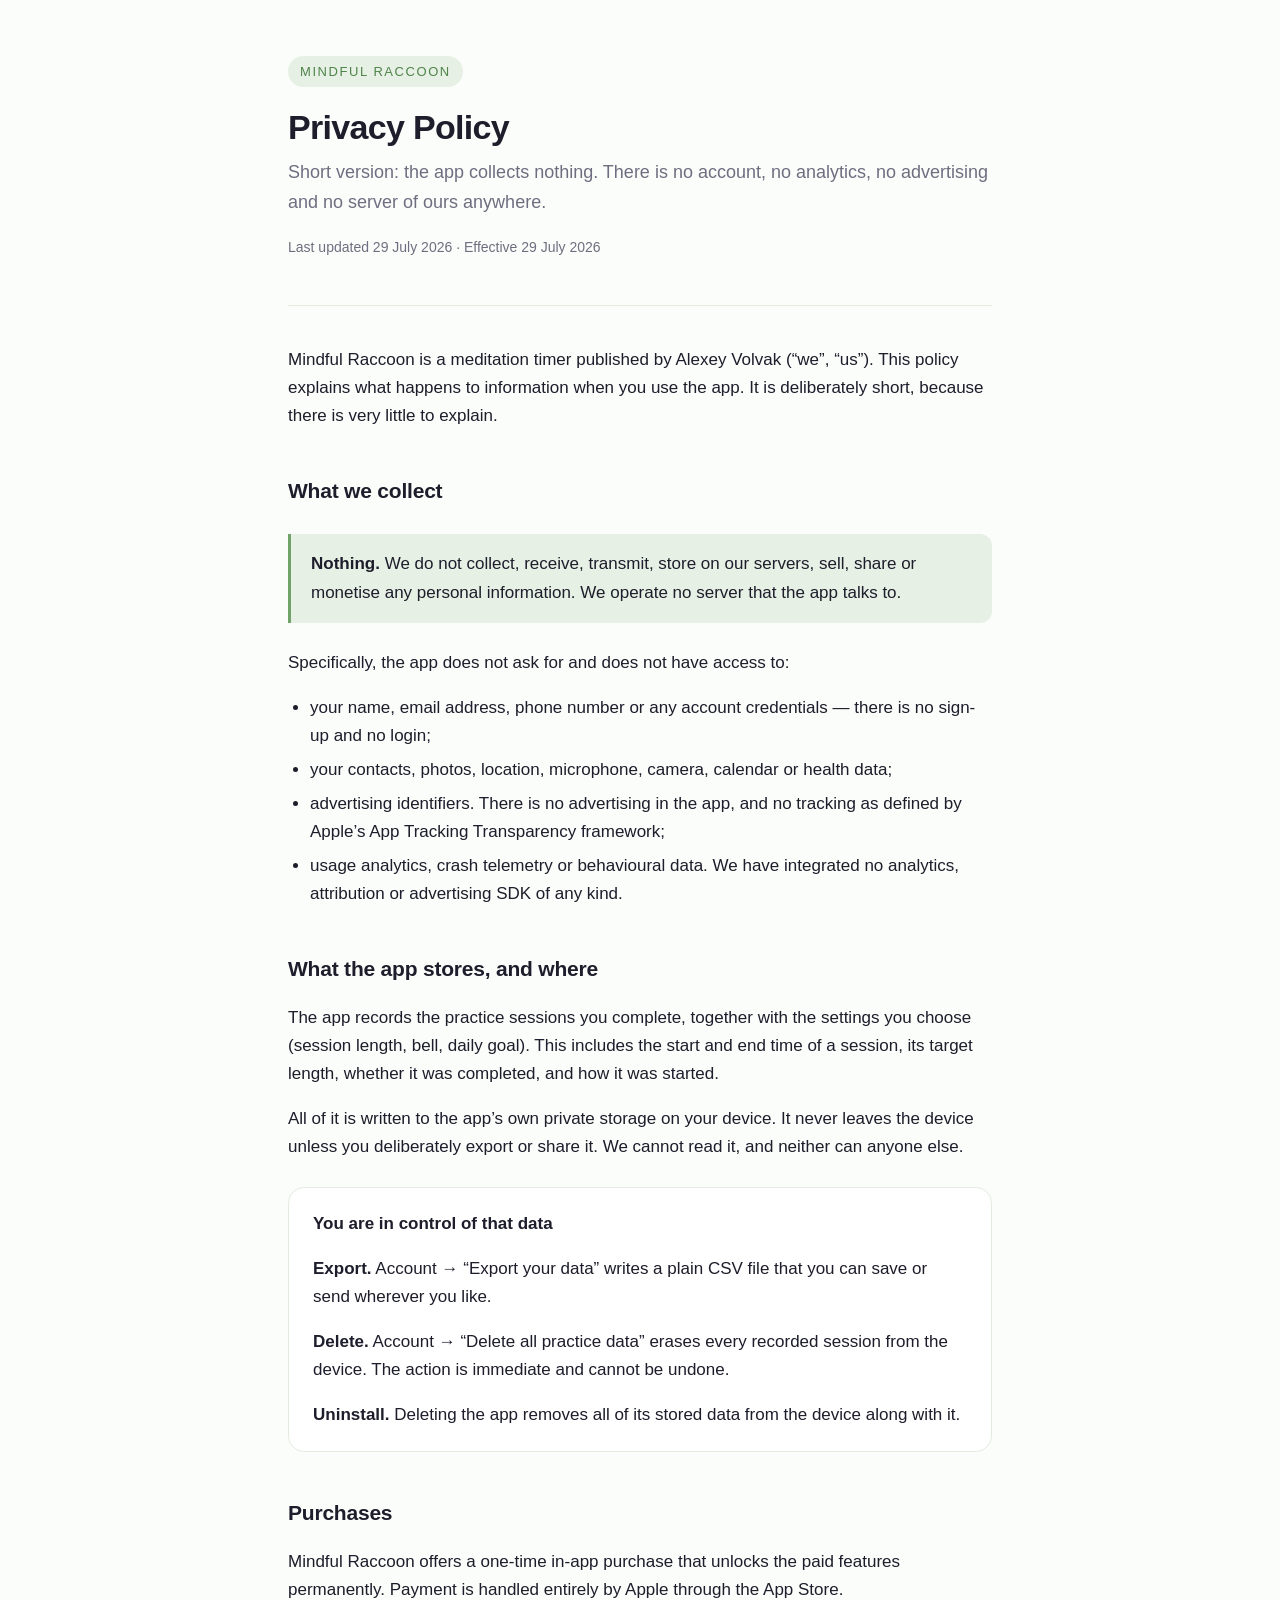
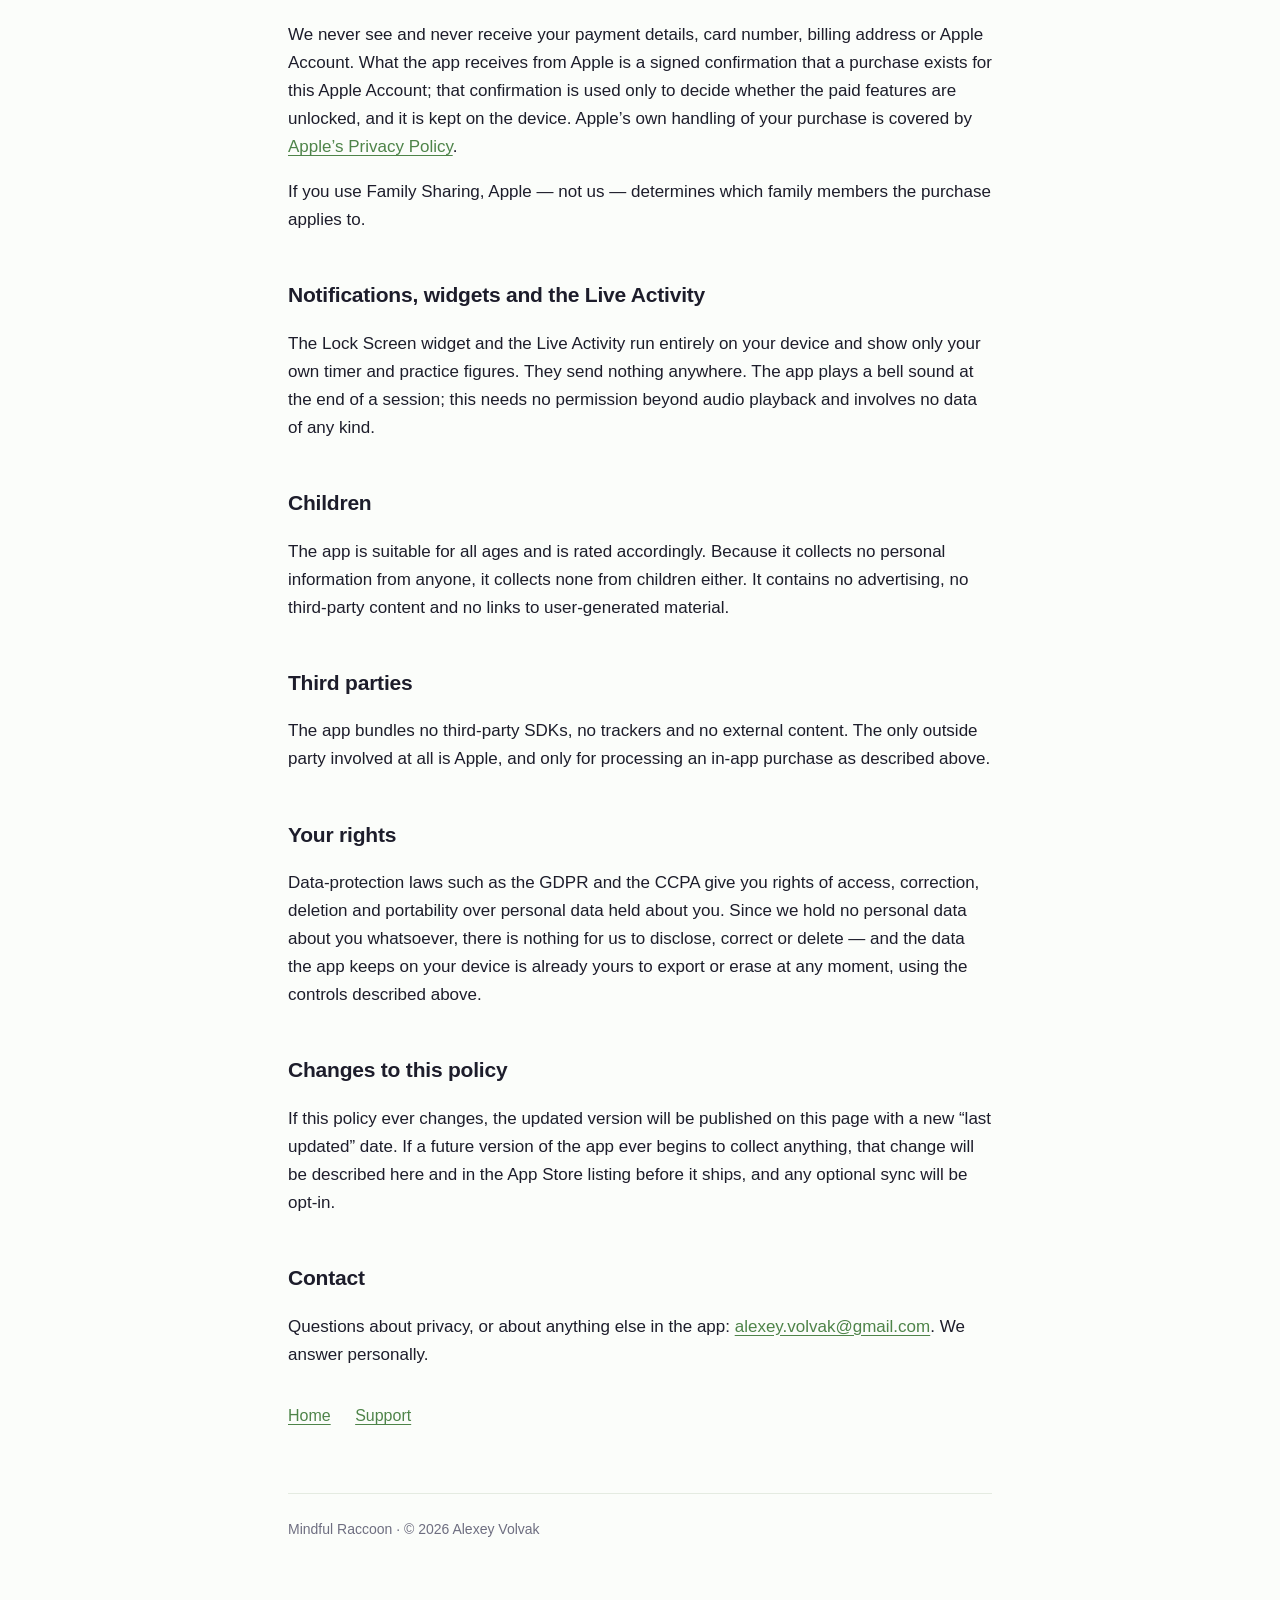
==== privacy.html @ 98d39226 "Mindful Raccoon: support and privacy pages" ====
<!doctype html>
<html lang="en">
<head>
<meta charset="utf-8">
<meta name="viewport" content="width=device-width, initial-scale=1">
<title>Privacy Policy — Mindful Raccoon</title>
<link rel="stylesheet" href="style.css">
</head>
<body>
<div class="wrap">

<header>
  <span class="mark">Mindful Raccoon</span>
  <h1>Privacy Policy</h1>
  <p class="lede">Short version: the app collects nothing. There is no account, no
  analytics, no advertising and no server of ours anywhere.</p>
  <p class="meta">Last updated 29 July 2026 · Effective 29 July 2026</p>
</header>

<p>Mindful Raccoon is a meditation timer published by Alexey Volvak (“we”, “us”).
This policy explains what happens to information when you use the app. It is
deliberately short, because there is very little to explain.</p>

<h2>What we collect</h2>

<div class="callout">
  <p><strong>Nothing.</strong> We do not collect, receive, transmit, store on our
  servers, sell, share or monetise any personal information. We operate no server
  that the app talks to.</p>
</div>

<p>Specifically, the app does not ask for and does not have access to:</p>
<ul>
  <li>your name, email address, phone number or any account credentials — there is no sign-up and no login;</li>
  <li>your contacts, photos, location, microphone, camera, calendar or health data;</li>
  <li>advertising identifiers. There is no advertising in the app, and no tracking as defined by Apple’s App Tracking Transparency framework;</li>
  <li>usage analytics, crash telemetry or behavioural data. We have integrated no analytics, attribution or advertising SDK of any kind.</li>
</ul>

<h2>What the app stores, and where</h2>

<p>The app records the practice sessions you complete, together with the settings
you choose (session length, bell, daily goal). This includes the start and end time
of a session, its target length, whether it was completed, and how it was started.</p>

<p>All of it is written to the app’s own private storage on your device. It never
leaves the device unless you deliberately export or share it. We cannot read it,
and neither can anyone else.</p>

<div class="card">
  <h3>You are in control of that data</h3>
  <p><strong>Export.</strong> Account → “Export your data” writes a plain CSV file
  that you can save or send wherever you like.</p>
  <p><strong>Delete.</strong> Account → “Delete all practice data” erases every
  recorded session from the device. The action is immediate and cannot be undone.</p>
  <p><strong>Uninstall.</strong> Deleting the app removes all of its stored data from
  the device along with it.</p>
</div>

<h2>Purchases</h2>

<p>Mindful Raccoon offers a one-time in-app purchase that unlocks the paid features
permanently. Payment is handled entirely by Apple through the App Store.</p>

<p>We never see and never receive your payment details, card number, billing address
or Apple Account. What the app receives from Apple is a signed confirmation that a
purchase exists for this Apple Account; that confirmation is used only to decide
whether the paid features are unlocked, and it is kept on the device. Apple’s own
handling of your purchase is covered by
<a href="https://www.apple.com/legal/privacy/">Apple’s Privacy Policy</a>.</p>

<p>If you use Family Sharing, Apple — not us — determines which family members the
purchase applies to.</p>

<h2>Notifications, widgets and the Live Activity</h2>

<p>The Lock Screen widget and the Live Activity run entirely on your device and show
only your own timer and practice figures. They send nothing anywhere. The app plays
a bell sound at the end of a session; this needs no permission beyond audio playback
and involves no data of any kind.</p>

<h2>Children</h2>

<p>The app is suitable for all ages and is rated accordingly. Because it collects no
personal information from anyone, it collects none from children either. It contains
no advertising, no third-party content and no links to user-generated material.</p>

<h2>Third parties</h2>

<p>The app bundles no third-party SDKs, no trackers and no external content. The only
outside party involved at all is Apple, and only for processing an in-app purchase
as described above.</p>

<h2>Your rights</h2>

<p>Data-protection laws such as the GDPR and the CCPA give you rights of access,
correction, deletion and portability over personal data held about you. Since we hold
no personal data about you whatsoever, there is nothing for us to disclose, correct
or delete — and the data the app keeps on your device is already yours to export or
erase at any moment, using the controls described above.</p>

<h2>Changes to this policy</h2>

<p>If this policy ever changes, the updated version will be published on this page
with a new “last updated” date. If a future version of the app ever begins to collect
anything, that change will be described here and in the App Store listing before it
ships, and any optional sync will be opt-in.</p>

<h2>Contact</h2>

<p>Questions about privacy, or about anything else in the app:
<a href="mailto:alexey.volvak@gmail.com?subject=Mindful%20Raccoon%20—%20privacy">alexey.volvak@gmail.com</a>.
We answer personally.</p>

<nav class="links">
  <a href="index.html">Home</a>
  <a href="support.html">Support</a>
</nav>

<footer>
  Mindful Raccoon · © 2026 Alexey Volvak
</footer>

</div>
</body>
</html>
---- style.css ----
/* Mindful Raccoon — support & legal pages.
   Self-contained: no fonts, scripts or images from anywhere else. */

:root {
  --ink: #1D1D2B;
  --ink-soft: #6E6E80;
  --paper: #FBFDFA;
  --card: #FFFFFF;
  --leaf: #6FA368;
  --leaf-deep: #4E8449;
  --leaf-pale: #E7F0E4;
  --rule: #E4EBE1;
}

@media (prefers-color-scheme: dark) {
  :root {
    --ink: #ECEFEA;
    --ink-soft: #A2A8A0;
    --paper: #141714;
    --card: #1B1F1B;
    --leaf: #8CBB85;
    --leaf-deep: #A8CFA1;
    --leaf-pale: #232C22;
    --rule: #2A322A;
  }
}

* { box-sizing: border-box; }

body {
  margin: 0;
  padding: 0 20px 80px;
  background: var(--paper);
  color: var(--ink);
  font: 17px/1.65 -apple-system, BlinkMacSystemFont, "Segoe UI", Roboto, Helvetica, Arial, sans-serif;
  -webkit-text-size-adjust: 100%;
}

.wrap { max-width: 44rem; margin: 0 auto; }

header {
  padding: 56px 0 32px;
  border-bottom: 1px solid var(--rule);
  margin-bottom: 40px;
}

.mark {
  display: inline-block;
  font-size: 13px;
  letter-spacing: 0.12em;
  text-transform: uppercase;
  color: var(--leaf-deep);
  background: var(--leaf-pale);
  padding: 5px 12px;
  border-radius: 999px;
  margin-bottom: 20px;
}

h1 { font-size: 34px; line-height: 1.2; margin: 0 0 10px; letter-spacing: -0.02em; }
h2 { font-size: 21px; margin: 44px 0 12px; letter-spacing: -0.01em; }
h3 { font-size: 17px; margin: 28px 0 6px; }

.lede { color: var(--ink-soft); font-size: 18px; margin: 0; }
.meta { color: var(--ink-soft); font-size: 14px; margin-top: 18px; }

p, li { color: var(--ink); }
ul { padding-left: 22px; }
li { margin: 6px 0; }

a { color: var(--leaf-deep); text-underline-offset: 3px; }
a:hover { color: var(--leaf); }

.card {
  background: var(--card);
  border: 1px solid var(--rule);
  border-radius: 16px;
  padding: 22px 24px;
  margin: 26px 0;
}
.card h3 { margin-top: 0; }
.card p:last-child { margin-bottom: 0; }

.callout {
  background: var(--leaf-pale);
  border: none;
  border-left: 3px solid var(--leaf);
  border-radius: 0 12px 12px 0;
  padding: 16px 20px;
  margin: 26px 0;
}
.callout p { margin: 0; }

nav.links { margin: 34px 0 0; font-size: 16px; }
nav.links a { margin-right: 20px; white-space: nowrap; }

footer {
  margin-top: 64px;
  padding-top: 24px;
  border-top: 1px solid var(--rule);
  color: var(--ink-soft);
  font-size: 14px;
}
footer a { color: var(--ink-soft); }
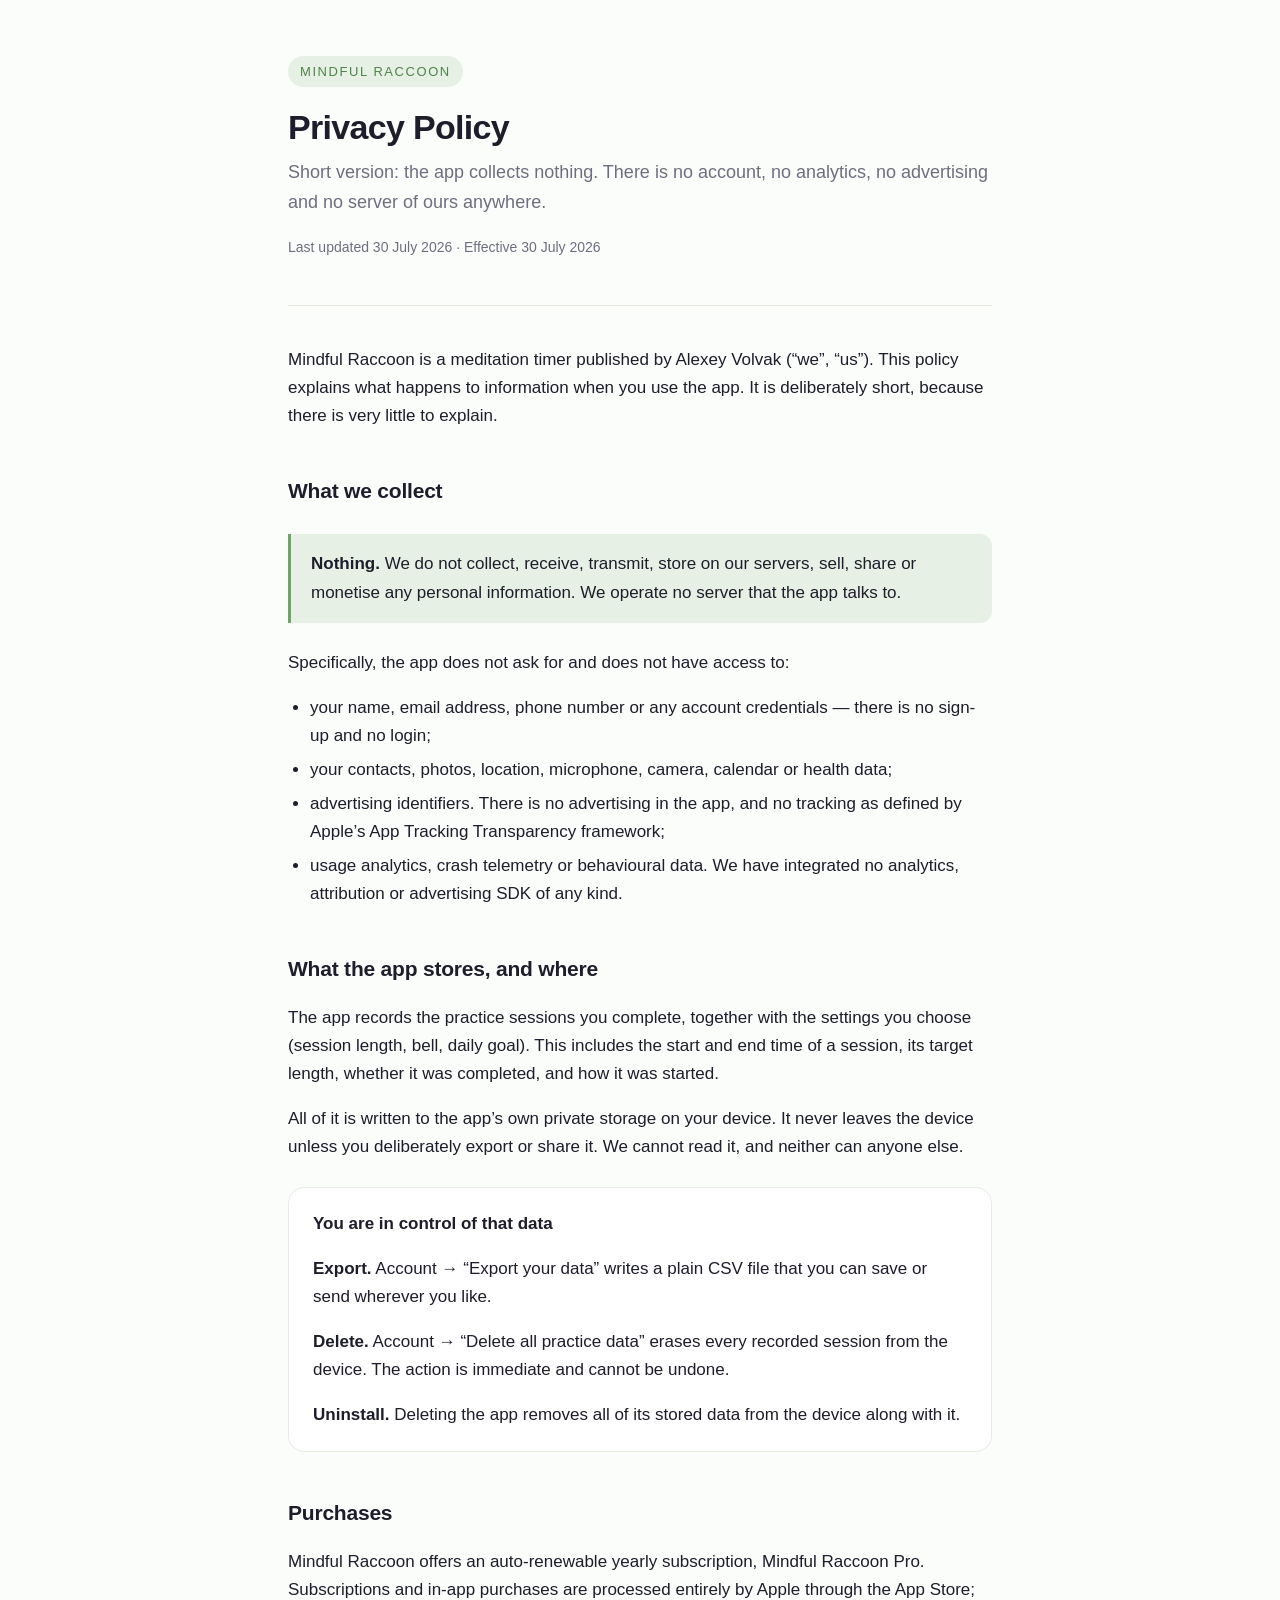
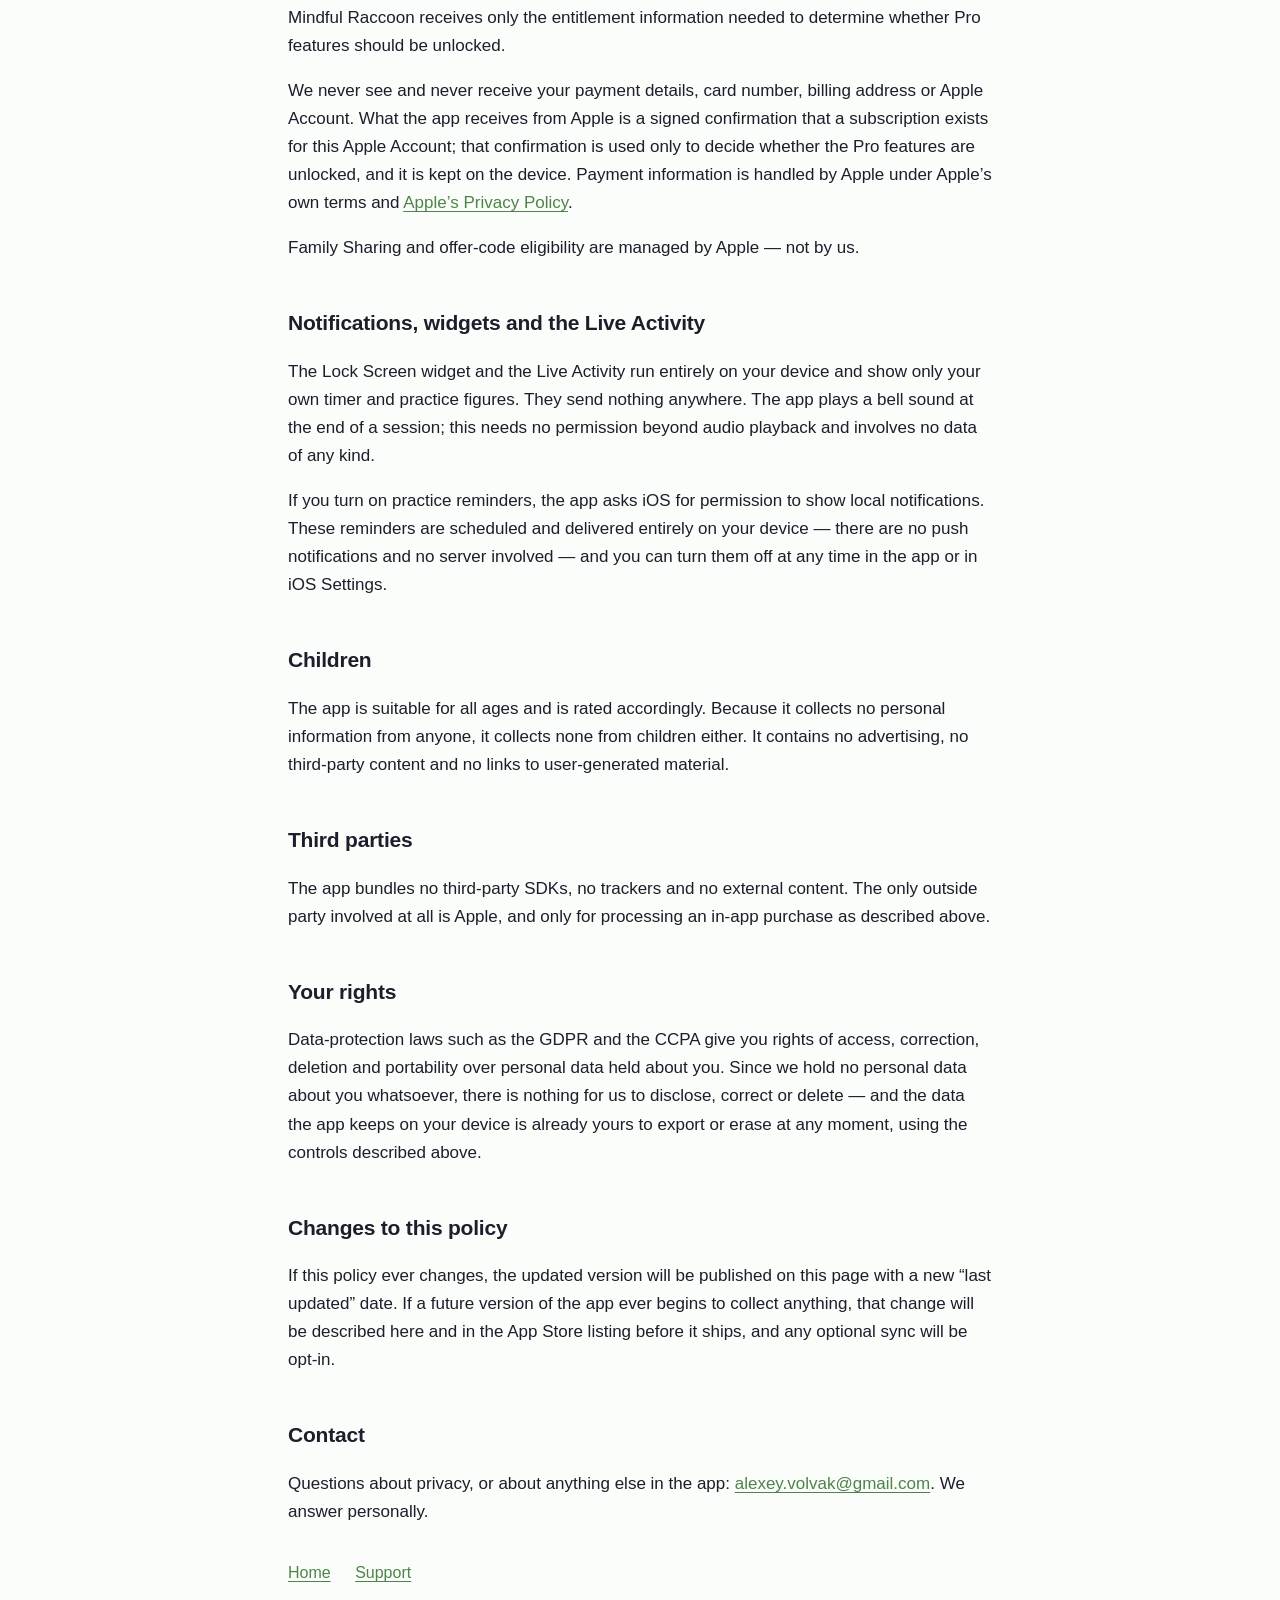
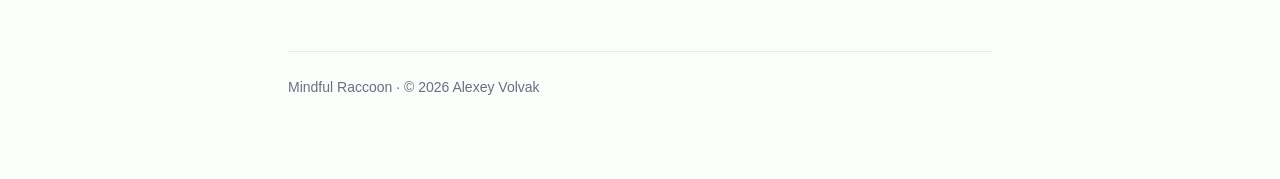
==== commit b7e97d90: "Update site for the subscription model Mindful Raccoon Pro is a yearly auto-renewable subscription w" ====
--- a/privacy.html
+++ b/privacy.html
@@ -14,7 +14,7 @@
   <h1>Privacy Policy</h1>
   <p class="lede">Short version: the app collects nothing. There is no account, no
   analytics, no advertising and no server of ours anywhere.</p>
-  <p class="meta">Last updated 29 July 2026 · Effective 29 July 2026</p>
+  <p class="meta">Last updated 30 July 2026 · Effective 30 July 2026</p>
 </header>
 
 <p>Mindful Raccoon is a meditation timer published by Alexey Volvak (“we”, “us”).
@@ -59,18 +59,19 @@
 
 <h2>Purchases</h2>
 
-<p>Mindful Raccoon offers a one-time in-app purchase that unlocks the paid features
-permanently. Payment is handled entirely by Apple through the App Store.</p>
+<p>Mindful Raccoon offers an auto-renewable yearly subscription, Mindful Raccoon
+Pro. Subscriptions and in-app purchases are processed entirely by Apple through the
+App Store; Mindful Raccoon receives only the entitlement information needed to
+determine whether Pro features should be unlocked.</p>
 
 <p>We never see and never receive your payment details, card number, billing address
 or Apple Account. What the app receives from Apple is a signed confirmation that a
-purchase exists for this Apple Account; that confirmation is used only to decide
-whether the paid features are unlocked, and it is kept on the device. Apple’s own
-handling of your purchase is covered by
+subscription exists for this Apple Account; that confirmation is used only to decide
+whether the Pro features are unlocked, and it is kept on the device. Payment
+information is handled by Apple under Apple’s own terms and
 <a href="https://www.apple.com/legal/privacy/">Apple’s Privacy Policy</a>.</p>
 
-<p>If you use Family Sharing, Apple — not us — determines which family members the
-purchase applies to.</p>
+<p>Family Sharing and offer-code eligibility are managed by Apple — not by us.</p>
 
 <h2>Notifications, widgets and the Live Activity</h2>
 
@@ -78,6 +79,11 @@
 only your own timer and practice figures. They send nothing anywhere. The app plays
 a bell sound at the end of a session; this needs no permission beyond audio playback
 and involves no data of any kind.</p>
+
+<p>If you turn on practice reminders, the app asks iOS for permission to show local
+notifications. These reminders are scheduled and delivered entirely on your device —
+there are no push notifications and no server involved — and you can turn them off
+at any time in the app or in iOS Settings.</p>
 
 <h2>Children</h2>
 
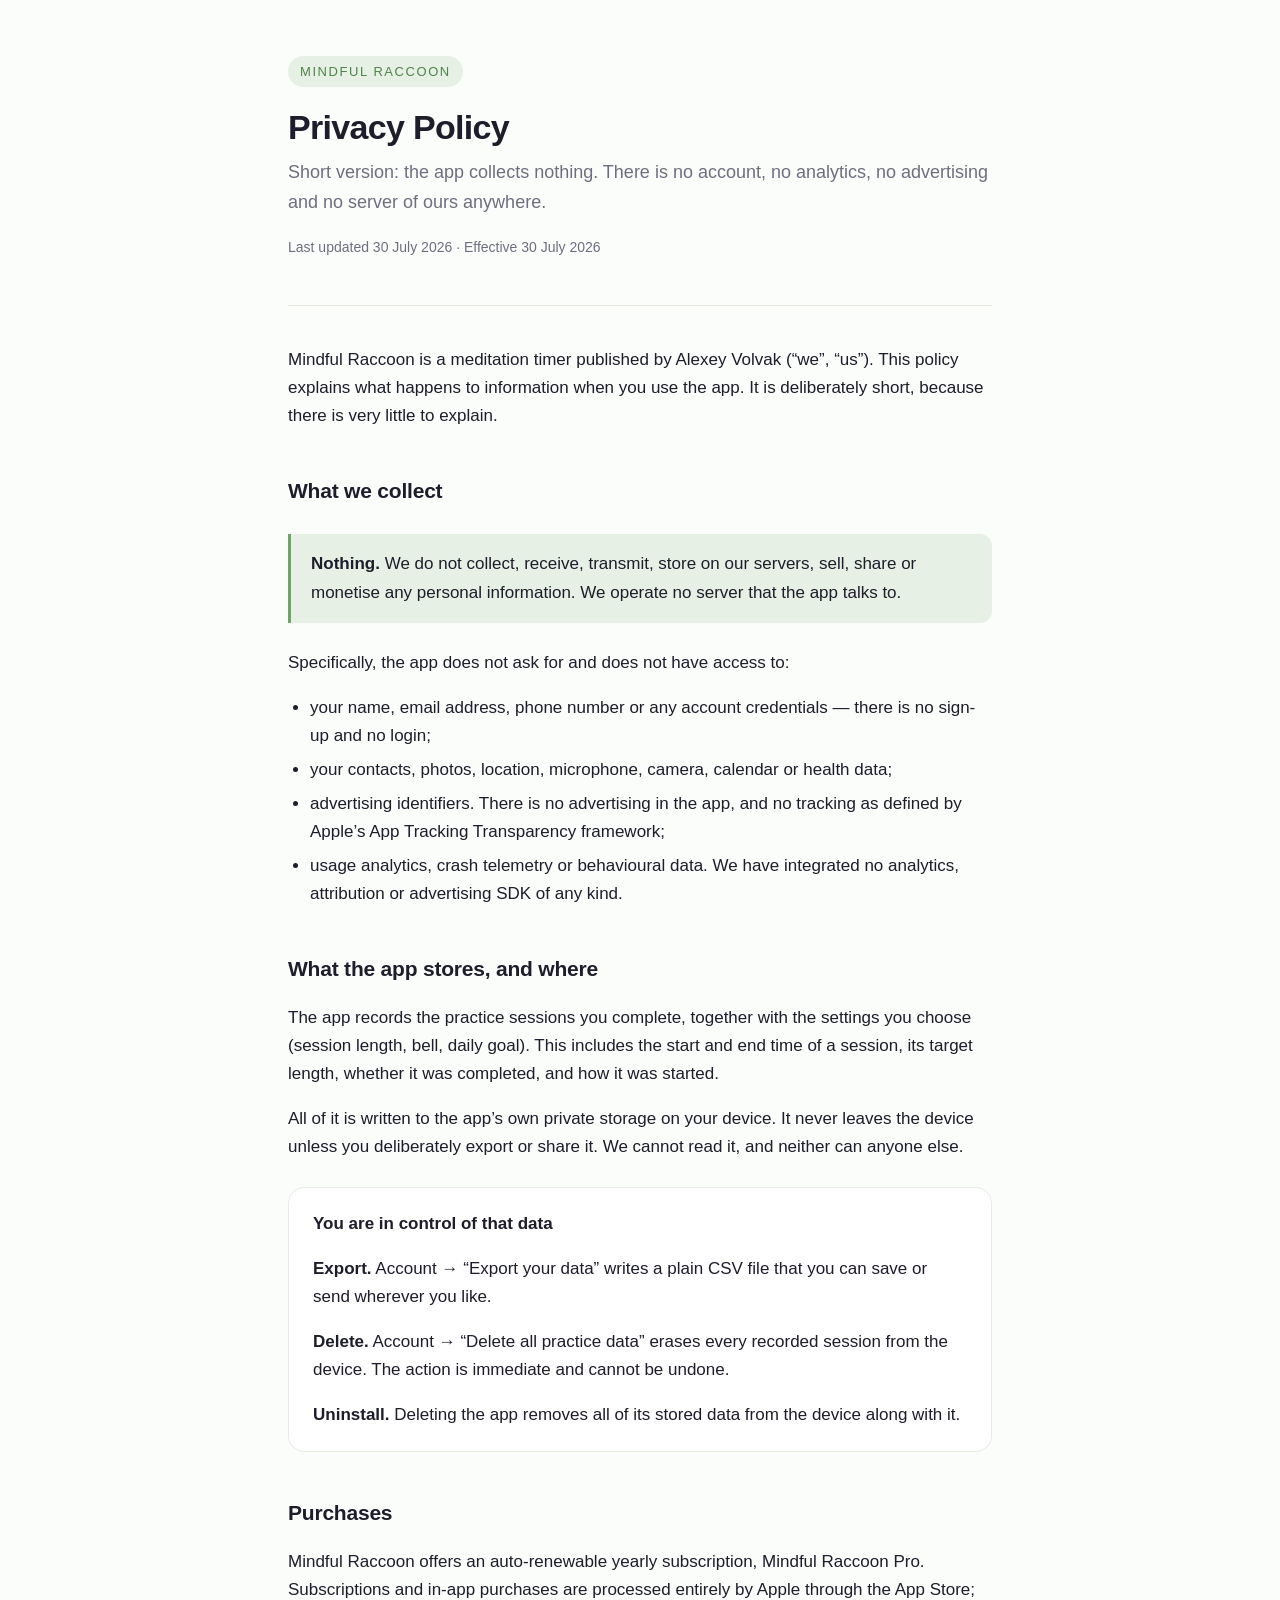
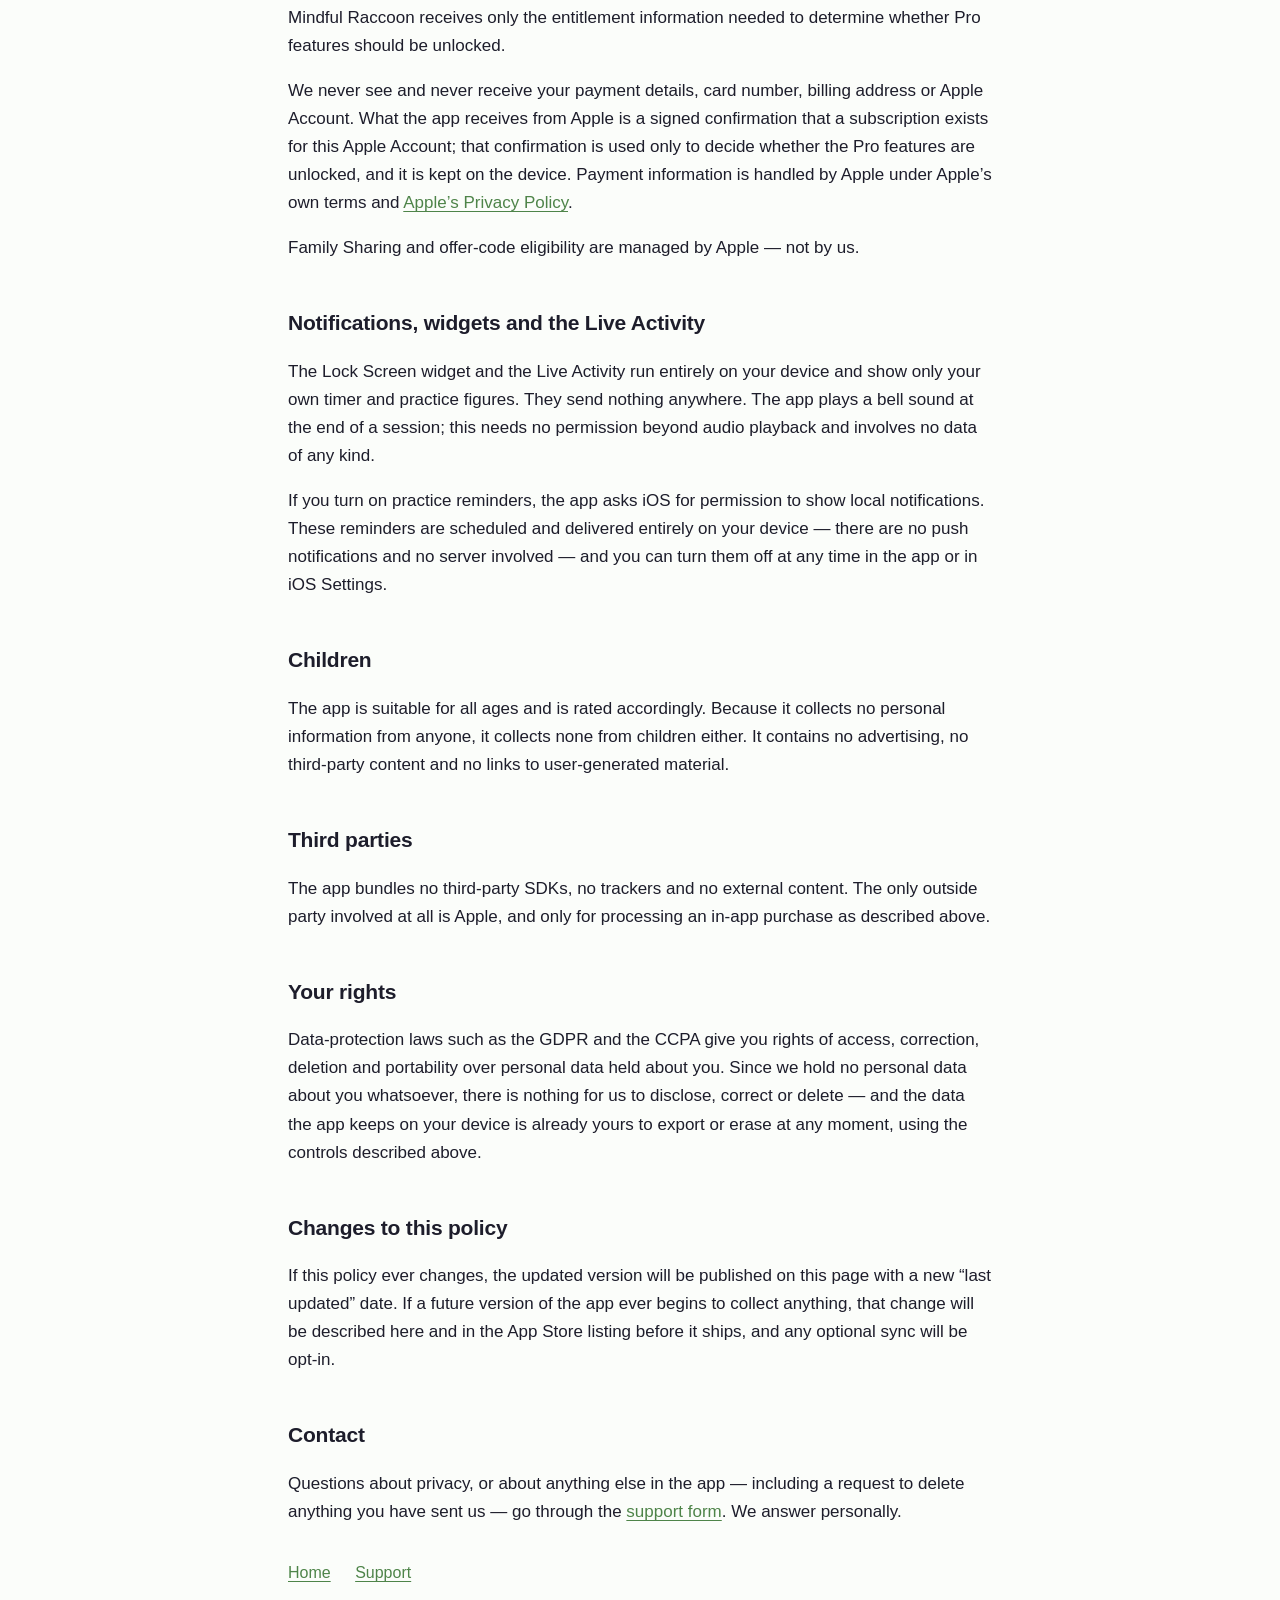
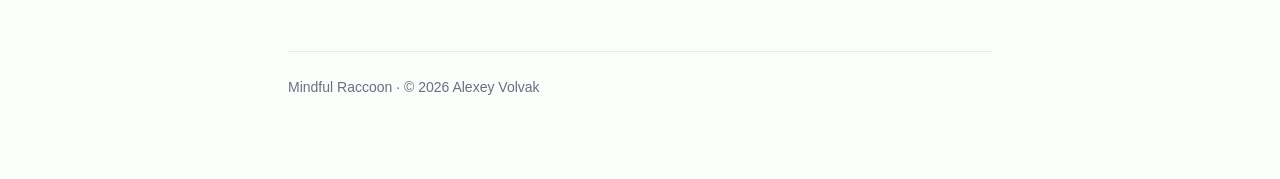
==== commit 1e954ad2: "Replace the personal email with a support form A public page with a private address on it invites sp" ====
--- a/privacy.html
+++ b/privacy.html
@@ -114,8 +114,9 @@
 
 <h2>Contact</h2>
 
-<p>Questions about privacy, or about anything else in the app:
-<a href="mailto:alexey.volvak@gmail.com?subject=Mindful%20Raccoon%20—%20privacy">alexey.volvak@gmail.com</a>.
+<p>Questions about privacy, or about anything else in the app — including a request to
+delete anything you have sent us — go through the
+<a href="https://docs.google.com/forms/d/e/1FAIpQLSdSzc4A0OAxSuI7OztrOp2fZ8YMhzFdzA9xwN0ARAfInkWWnQ/viewform">support form</a>.
 We answer personally.</p>
 
 <nav class="links">
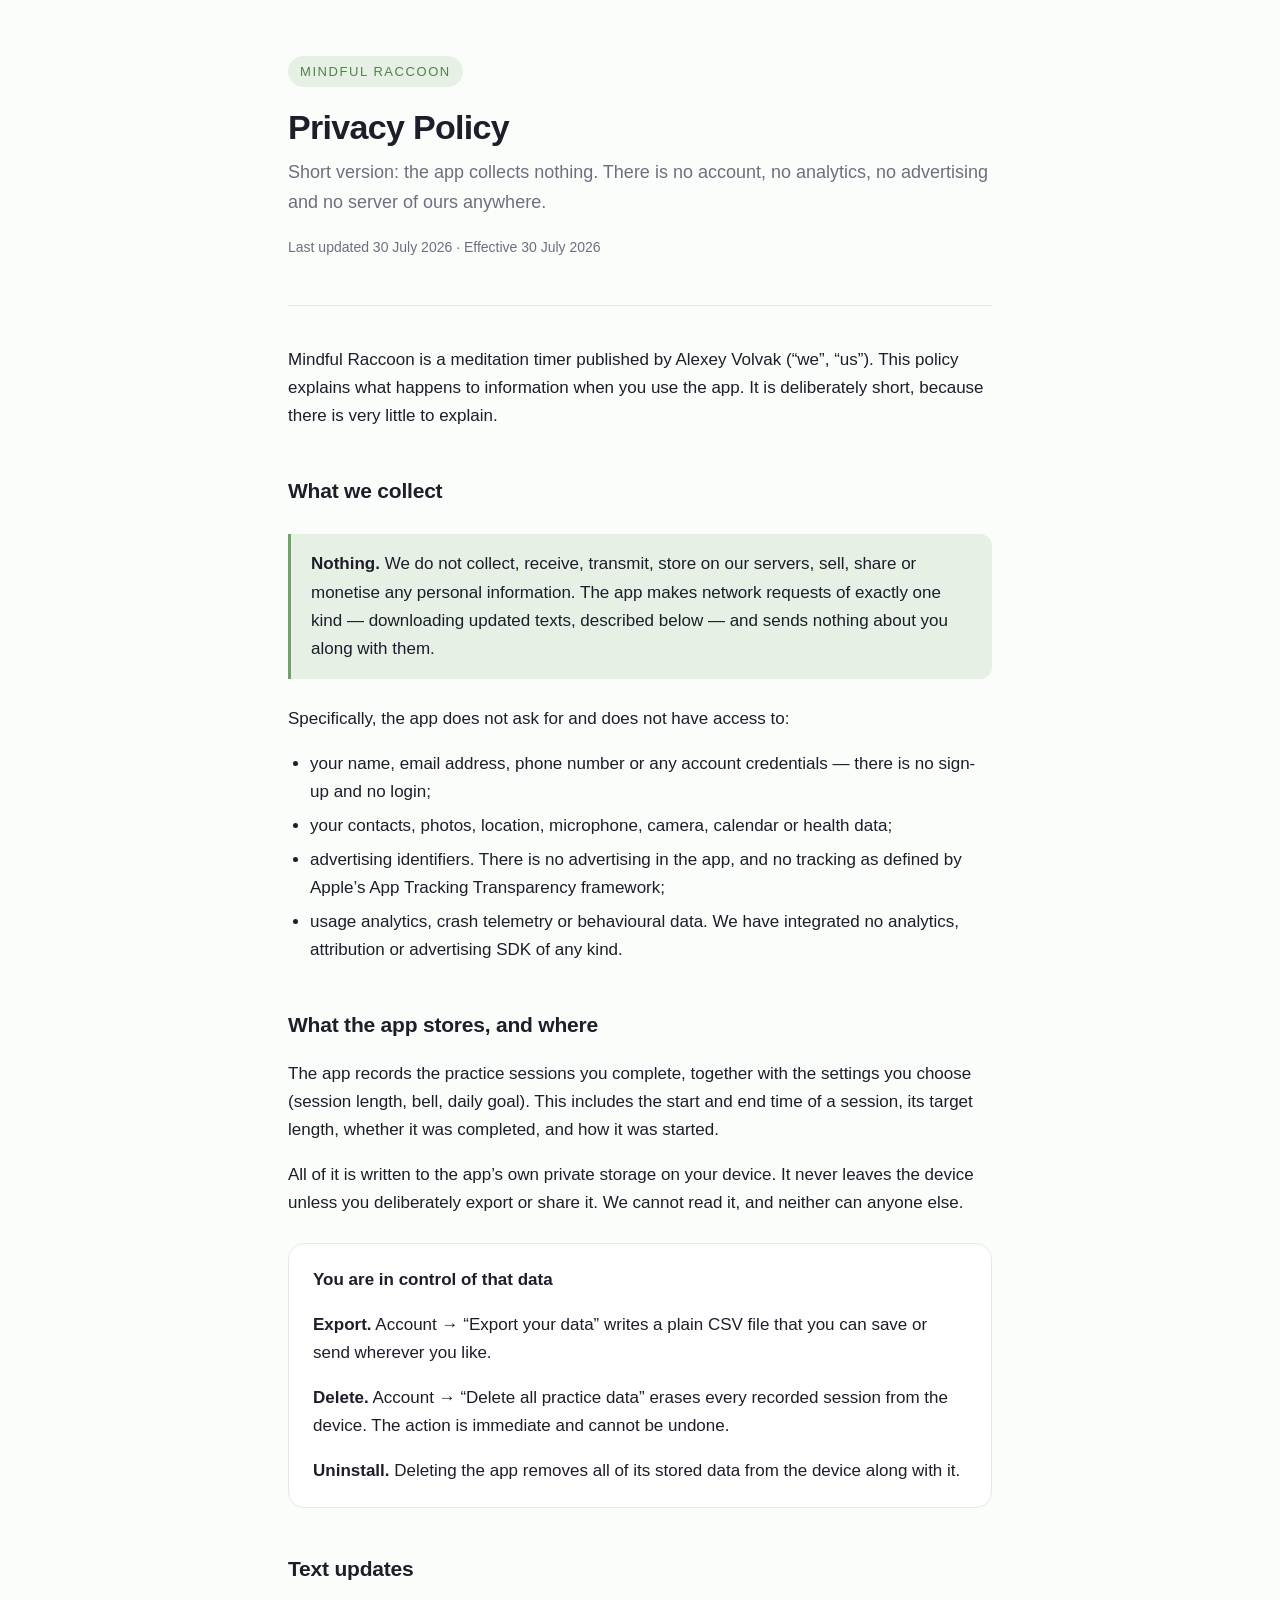
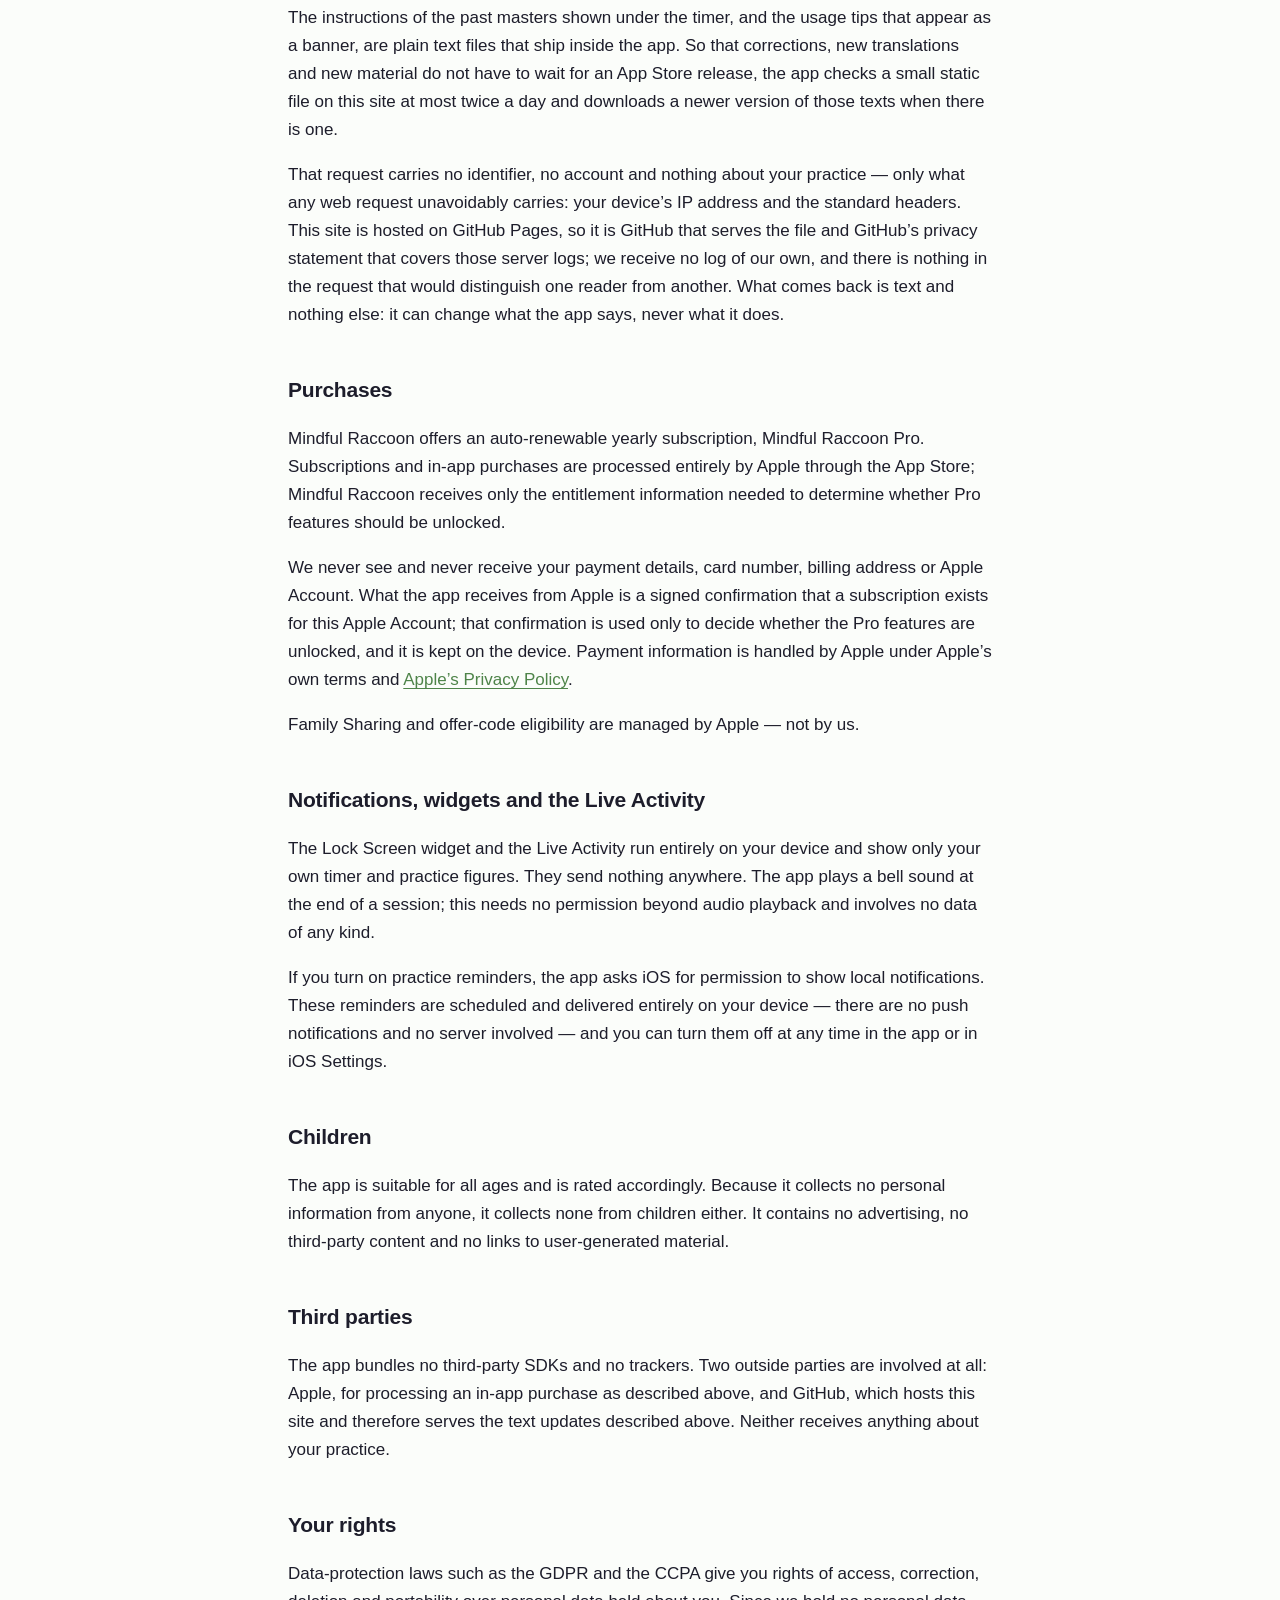
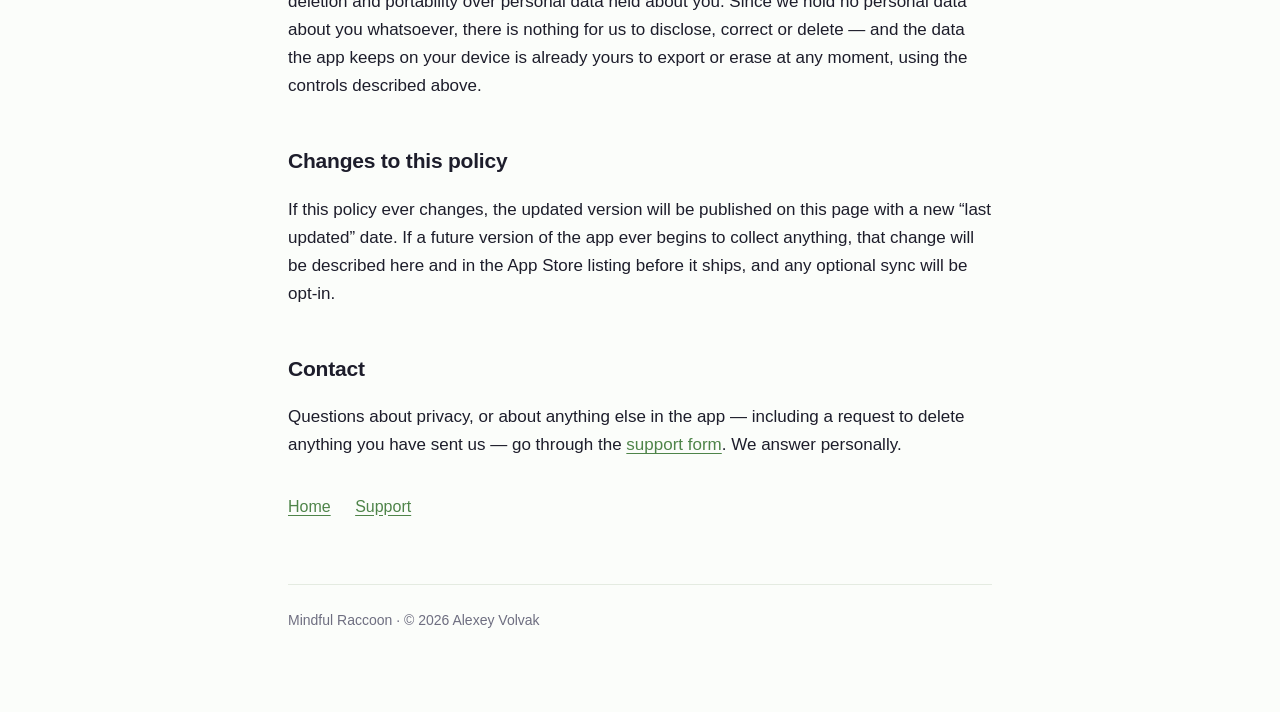
==== commit 02359b22: "Publish the content libraries and describe the text updates The instructions and the usage tips can " ====
--- a/privacy.html
+++ b/privacy.html
@@ -25,8 +25,9 @@
 
 <div class="callout">
   <p><strong>Nothing.</strong> We do not collect, receive, transmit, store on our
-  servers, sell, share or monetise any personal information. We operate no server
-  that the app talks to.</p>
+  servers, sell, share or monetise any personal information. The app makes network
+  requests of exactly one kind — downloading updated texts, described below — and sends
+  nothing about you along with them.</p>
 </div>
 
 <p>Specifically, the app does not ask for and does not have access to:</p>
@@ -56,6 +57,22 @@
   <p><strong>Uninstall.</strong> Deleting the app removes all of its stored data from
   the device along with it.</p>
 </div>
+
+<h2>Text updates</h2>
+
+<p>The instructions of the past masters shown under the timer, and the usage tips that
+appear as a banner, are plain text files that ship inside the app. So that corrections,
+new translations and new material do not have to wait for an App Store release, the app
+checks a small static file on this site at most twice a day and downloads a newer version
+of those texts when there is one.</p>
+
+<p>That request carries no identifier, no account and nothing about your practice — only
+what any web request unavoidably carries: your device’s IP address and the standard
+headers. This site is hosted on GitHub Pages, so it is GitHub that serves the file and
+GitHub’s privacy statement that covers those server logs; we receive no log of our own,
+and there is nothing in the request that would distinguish one reader from another. What
+comes back is text and nothing else: it can change what the app says, never what it
+does.</p>
 
 <h2>Purchases</h2>
 
@@ -93,9 +110,10 @@
 
 <h2>Third parties</h2>
 
-<p>The app bundles no third-party SDKs, no trackers and no external content. The only
-outside party involved at all is Apple, and only for processing an in-app purchase
-as described above.</p>
+<p>The app bundles no third-party SDKs and no trackers. Two outside parties are involved
+at all: Apple, for processing an in-app purchase as described above, and GitHub, which
+hosts this site and therefore serves the text updates described above. Neither receives
+anything about your practice.</p>
 
 <h2>Your rights</h2>
 
